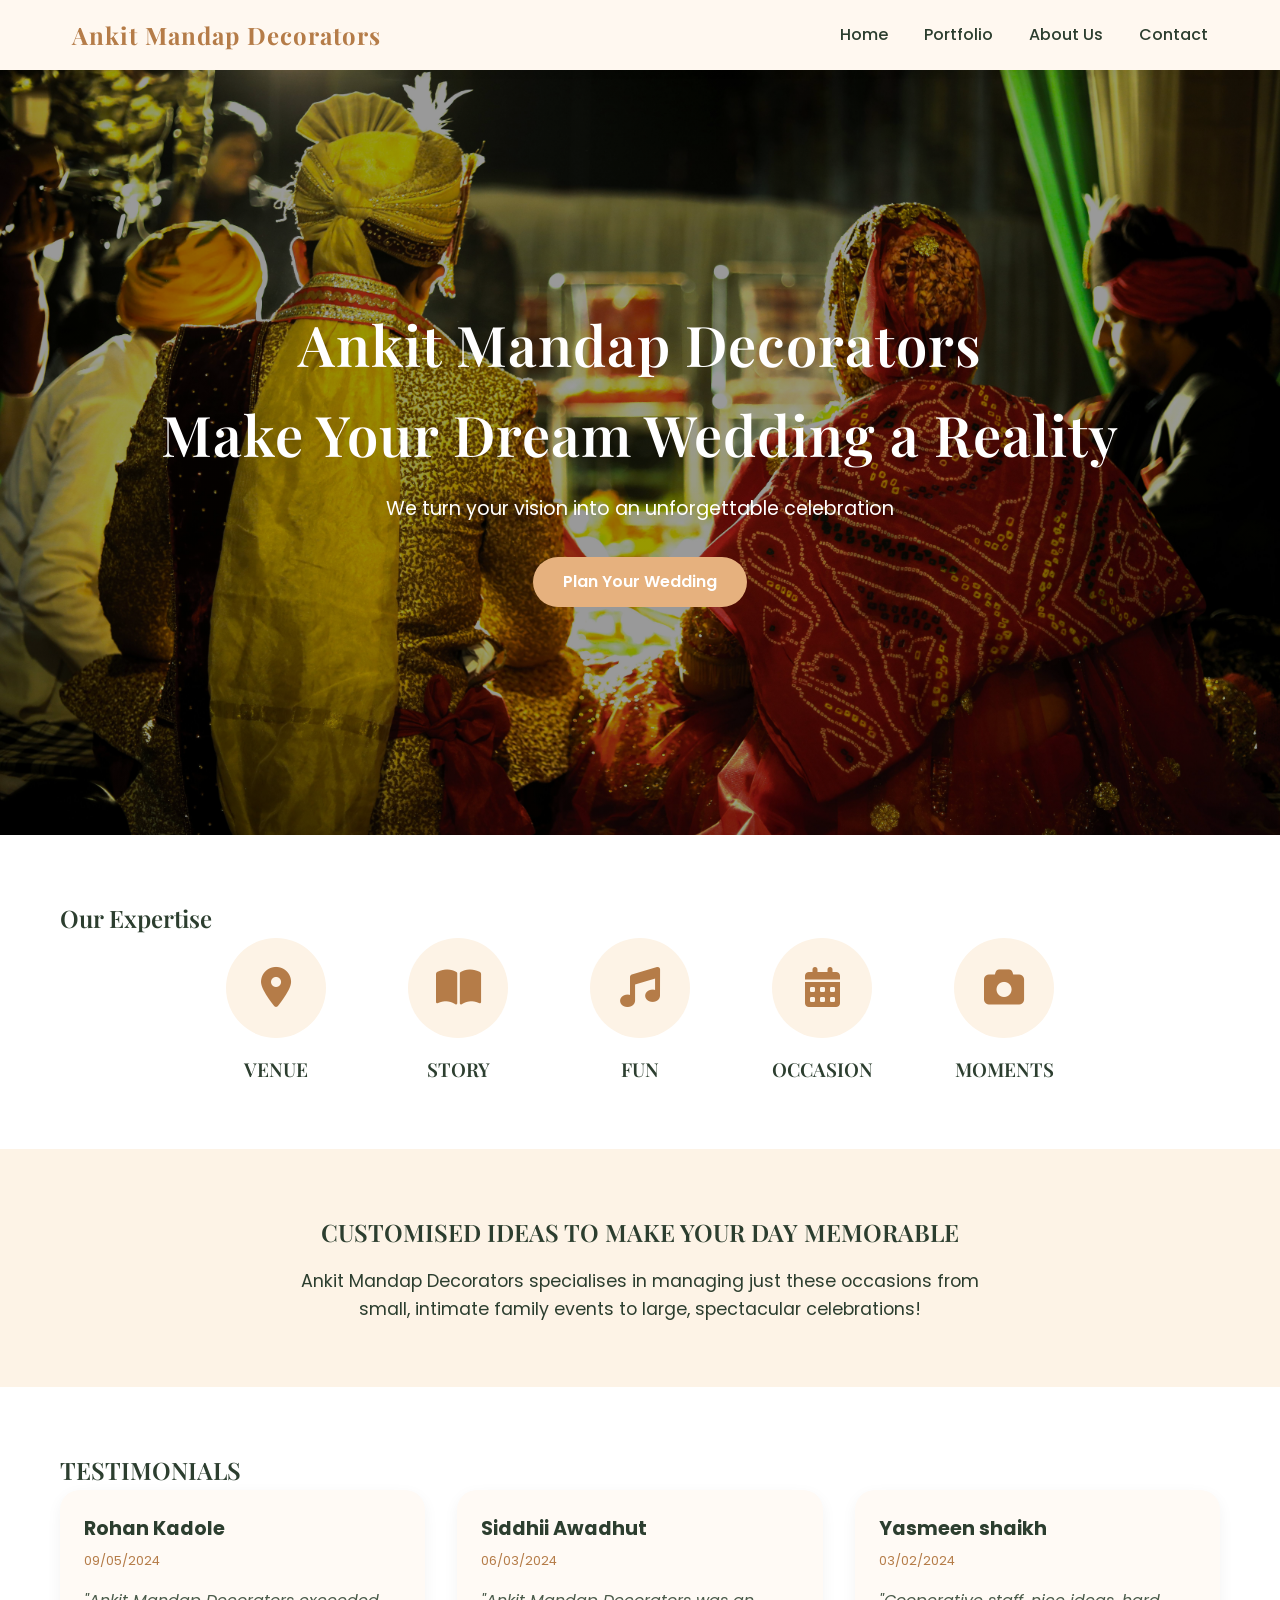
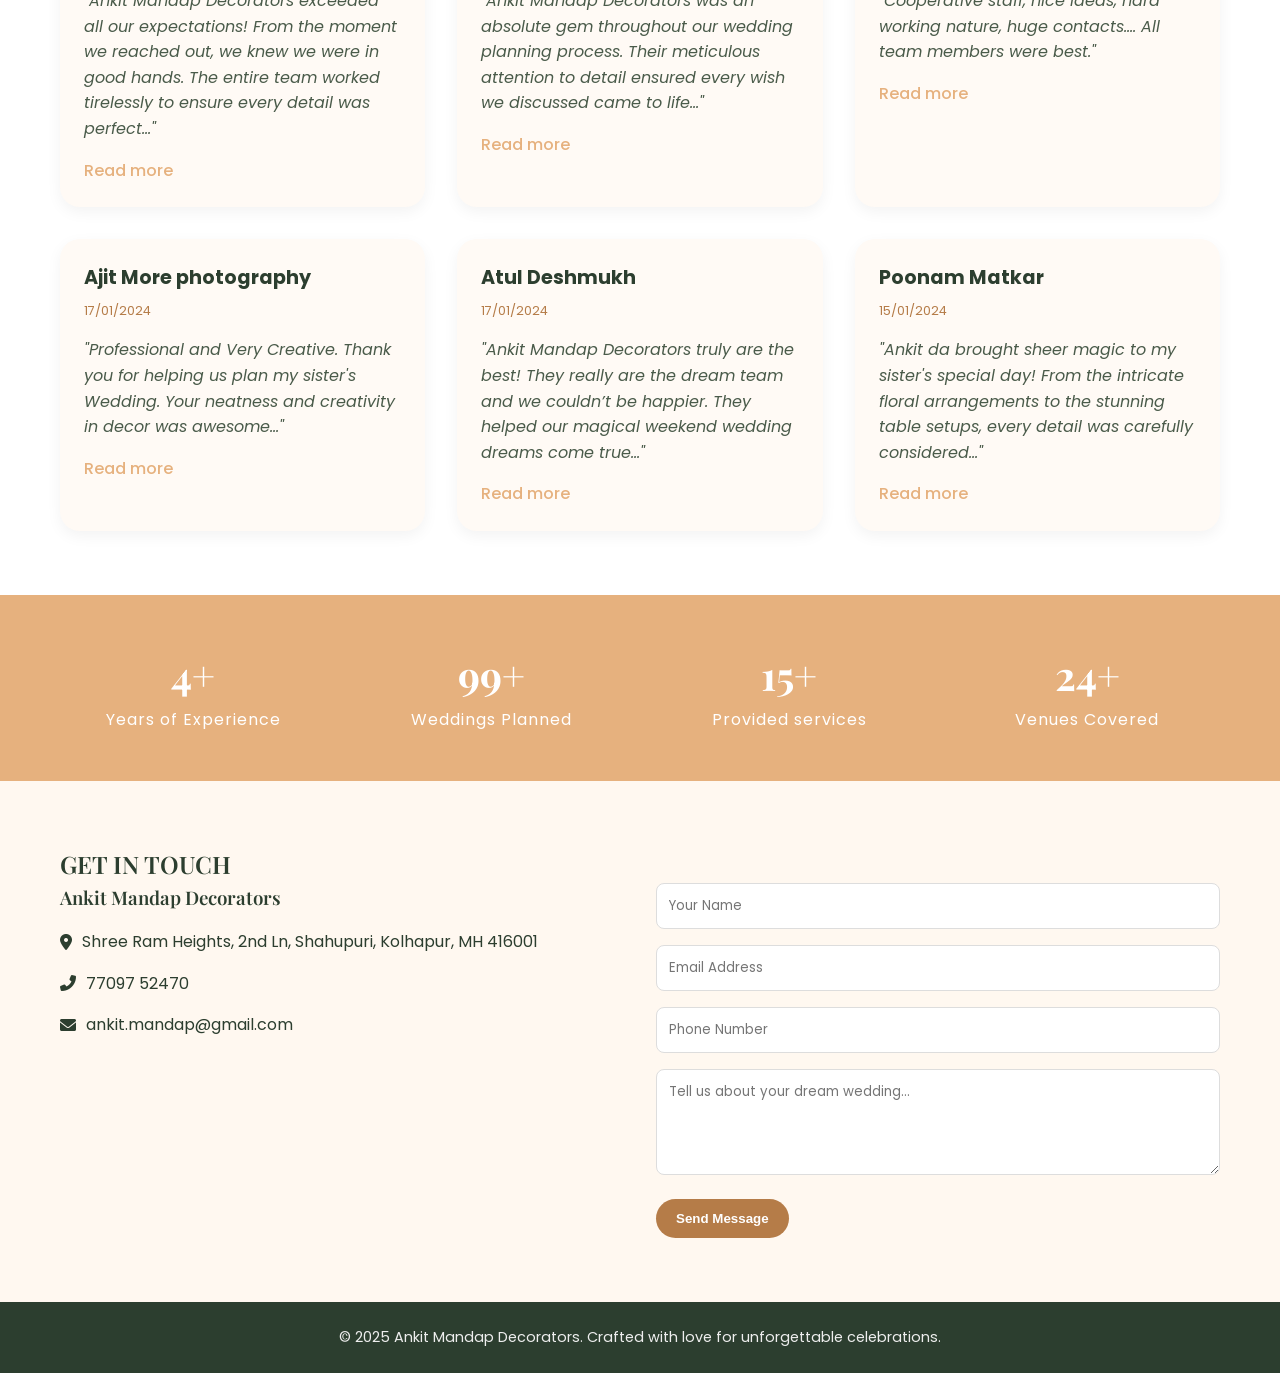
==== index.html @ 356655b7 "Initial commit" ====
<!DOCTYPE html>
<html lang="en">
<head>
    <meta charset="UTF-8">
    <meta name="viewport" content="width=device-width, initial-scale=1.0">
    <title>Ankit Mandap Decorators | Dream Wedding Decorators</title>
    <link rel="stylesheet" href="style.css">
    <link href="https://fonts.googleapis.com/css2?family=Playfair+Display:wght@400;600;700&family=Poppins:wght@300;400;500;600&display=swap" rel="stylesheet">
    <link rel="stylesheet" href="https://cdnjs.cloudflare.com/ajax/libs/font-awesome/6.0.0-beta3/css/all.min.css">
    <link rel="icon" href="assets/favicon.ico" type="image/x-icon">
</head>
<body>
    <header>
        <nav>
            <div class="logo">Ankit Mandap Decorators</div>
            <div class="menu-icon" id="menuIcon">
                <i class="fas fa-bars"></i>
            </div>
            <div class="nav-links" id="navLinks">
                <a href="index.html">Home</a>
                <a href="portfolio.html">Portfolio</a>
                <a href="about.html">About Us</a>
                <a href="contact.html">Contact</a>
            </div>
        </nav>
    </header>

    <section class="hero">
        <div class="hero-content">
            <h1>Ankit Mandap Decorators<br>Make Your Dream Wedding a Reality</h1>
            <p>We turn your vision into an unforgettable celebration</p>
            <a href="contact.html" class="btn">Plan Your Wedding</a>
        </div>
    </section>

    <section class="services" id="services">
        <div class="container">
            <h2>Our Expertise</h2>
            <div class="service-grid">
                <div class="service-card">
                    <div class="icon"><i class="fas fa-map-marker-alt"></i></div>
                    <h3>VENUE</h3>
                </div>
                <div class="service-card">
                    <div class="icon"><i class="fas fa-book-open"></i></div>
                    <h3>STORY</h3>
                </div>
                <div class="service-card">
                    <div class="icon"><i class="fas fa-music"></i></div>
                    <h3>FUN</h3>
                </div>
                <div class="service-card">
                    <div class="icon"><i class="fas fa-calendar-alt"></i></div>
                    <h3>OCCASION</h3>
                </div>
                <div class="service-card">
                    <div class="icon"><i class="fas fa-camera"></i></div>
                    <h3>MOMENTS</h3>
                </div>
            </div>
        </div>
    </section>

    <section class="ideas">
        <div class="container">
            <h2>CUSTOMISED IDEAS TO MAKE YOUR DAY MEMORABLE</h2>
            <p>Ankit Mandap Decorators specialises in managing just these occasions from small, intimate family events to large, spectacular celebrations!</p>
        </div>
    </section>

    <section class="testimonials" id="testimonials">
        <div class="container">
            <h2>TESTIMONIALS</h2>
            <div class="testimonial-grid">
                <div class="testimonial-card">
                    <h4>Rohan Kadole</h4>
                    <span class="date">09/05/2024</span>
                    <p>"Ankit Mandap Decorators exceeded all our expectations! From the moment we reached out, we knew we were in good hands. The entire team worked tirelessly to ensure every detail was perfect..."</p>
                    <a href="#" class="read-more">Read more</a>
                </div>
                <div class="testimonial-card">
                    <h4>Siddhii Awadhut</h4>
                    <span class="date">06/03/2024</span>
                    <p>"Ankit Mandap Decorators was an absolute gem throughout our wedding planning process. Their meticulous attention to detail ensured every wish we discussed came to life..."</p>
                    <a href="#" class="read-more">Read more</a>
                </div>
                <div class="testimonial-card">
                    <h4>Yasmeen shaikh</h4>
                    <span class="date">03/02/2024</span>
                    <p>"Cooperative staff, nice ideas, hard working nature, huge contacts.... All team members were best."</p>
                    <a href="#" class="read-more">Read more</a>
                </div>
                <div class="testimonial-card">
                    <h4>Ajit More photography</h4>
                    <span class="date">17/01/2024</span>
                    <p>"Professional and Very Creative. Thank you for helping us plan my sister's Wedding. Your neatness and creativity in decor was awesome..."</p>
                    <a href="#" class="read-more">Read more</a>
                </div>
                <div class="testimonial-card">
                    <h4>Atul Deshmukh</h4>
                    <span class="date">17/01/2024</span>
                    <p>"Ankit Mandap Decorators truly are the best! They really are the dream team and we couldn’t be happier. They helped our magical weekend wedding dreams come true..."</p>
                    <a href="#" class="read-more">Read more</a>
                </div>
                <div class="testimonial-card">
                    <h4>Poonam Matkar</h4>
                    <span class="date">15/01/2024</span>
                    <p>"Ankit da brought sheer magic to my sister's special day! From the intricate floral arrangements to the stunning table setups, every detail was carefully considered..."</p>
                    <a href="#" class="read-more">Read more</a>
                </div>
            </div>
        </div>
    </section>

    <section class="stats">
        <div class="container">
            <div class="stats-grid">
                <div class="stat-item">
                    <div class="stat-number" id="yearsExp">10+</div>
                    <div class="stat-label">Years of Experience</div>
                </div>
                <div class="stat-item">
                    <div class="stat-number" id="weddingsPlanned">250+</div>
                    <div class="stat-label">Weddings Planned</div>
                </div>
                <div class="stat-item">
                    <div class="stat-number" id="servicesProvided">30+</div>
                    <div class="stat-label">Provided services</div>
                </div>
                <div class="stat-item">
                    <div class="stat-number" id="venuesCovered">50+</div>
                    <div class="stat-label">Venues Covered</div>
                </div>
            </div>
        </div>
    </section>

    <section class="contact" id="contact">
        <div class="container">
            <h2>GET IN TOUCH</h2>
            <div class="contact-grid">
                <div class="contact-info">
                    <h3>Ankit Mandap Decorators</h3>
                    <p><i class="fas fa-map-marker-alt"></i> Shree Ram Heights, 2nd Ln, Shahupuri, Kolhapur, MH 416001</p>
                    <p><i class="fas fa-phone-alt"></i> 77097 52470</p>
                    <p><i class="fas fa-envelope"></i> ankit.mandap@gmail.com</p>
                </div>
                <div class="contact-form">
                    <form id="contactForm" action="https://formspree.io/f/mdawqjqw" method="POST">
                        <input type="text" name="name" placeholder="Your Name" required>
                        <input type="email" name="email" placeholder="Email Address" required>
                        <input type="tel" name="phone" placeholder="Phone Number">
                        <textarea name="message" rows="4" placeholder="Tell us about your dream wedding..."></textarea>
                        <button type="submit" class="btn">Send Message</button>
                    </form>
                </div>
            </div>
        </div>
    </section>

    <footer>
        <p>&copy; 2025 Ankit Mandap Decorators. Crafted with love for unforgettable celebrations.</p>
    </footer>

    <script src="script.js"></script>
</body>
</html>
---- style.css ----
/* style.css */
* {
    margin: 0;
    padding: 0;
    box-sizing: border-box;
}

body {
    font-family: 'Poppins', sans-serif;
    line-height: 1.6;
    color: #2c3e2f;
    background-color: #fef9f0;
    overflow-x: hidden;
}

h1, h2, h3 {
    font-family: 'Playfair Display', serif;
    font-weight: 600;
}

.container {
    max-width: 1200px;
    margin: 0 auto;
    padding: 0 20px;
}

/* ===== Header & Navigation ===== */
header {
    background: #fff8f0;
    box-shadow: 0 2px 10px rgba(0,0,0,0.05);
    position: sticky;
    top: 0;
    z-index: 100;
}
nav {
    display: flex;
    justify-content: space-between;
    align-items: center;
    padding: 1rem 2rem;
    max-width: 1200px;
    margin: 0 auto;
}
.logo {
    font-size: 1.5rem;
    font-weight: bold;
    font-family: 'Playfair Display', serif;
    color: #b57c48;
    letter-spacing: 1px;
}
.nav-links a {
    margin-left: 2rem;
    text-decoration: none;
    color: #2c3e2f;
    font-weight: 500;
    transition: color 0.3s ease;
}
.nav-links a:hover {
    color: #e6b17e;
}
.menu-icon {
    display: none;
    font-size: 1.8rem;
    cursor: pointer;
}

/* ===== Hero Section ===== */
.hero {
    background: linear-gradient(rgba(0,0,0,0.4), rgba(0,0,0,0.4)), url('assets/images/hero-bg.jpg') center/cover no-repeat;
    height: 85vh;
    display: flex;
    align-items: center;
    text-align: center;
    color: white;
}
.hero-content {
    width: 100%;
    animation: fadeInUp 1s ease-out;
}
.hero h1 {
    font-size: 3.5rem;
    margin-bottom: 1rem;
    letter-spacing: 1px;
}
.hero p {
    font-size: 1.2rem;
    margin-bottom: 2rem;
}
.btn {
    display: inline-block;
    background: #e6b17e;
    color: white;
    padding: 12px 30px;
    border-radius: 40px;
    text-decoration: none;
    font-weight: 600;
    transition: all 0.3s ease;
    border: none;
    cursor: pointer;
}
.btn:hover {
    background: #c97e3a;
    transform: translateY(-3px);
    box-shadow: 0 5px 15px rgba(0,0,0,0.2);
}

/* ===== Services Section ===== */
.services {
    padding: 4rem 0;
    background: #fff;
}
.service-grid {
    display: flex;
    flex-wrap: wrap;
    justify-content: center;
    gap: 2rem;
}
.service-card {
    text-align: center;
    flex: 1 1 150px;
    max-width: 150px;
    transition: transform 0.3s ease;
}
.service-card:hover {
    transform: translateY(-5px);
}
.service-card .icon {
    background: #fdf3e6;
    width: 100px;
    height: 100px;
    line-height: 100px;
    border-radius: 50%;
    margin: 0 auto 1rem;
    font-size: 2.5rem;
    color: #b57c48;
    transition: all 0.3s ease;
}
.service-card:hover .icon {
    background: #e6b17e;
    color: white;
    transform: scale(1.05);
}
.service-card h3 {
    font-size: 1.2rem;
    font-weight: 600;
}

/* ===== Ideas Section ===== */
.ideas {
    background: #fdf3e6;
    padding: 4rem 0;
    text-align: center;
}
.ideas h2 {
    margin-bottom: 1rem;
}
.ideas p {
    max-width: 700px;
    margin: 0 auto;
    font-size: 1.1rem;
}

/* ===== Testimonials ===== */
.testimonials {
    padding: 4rem 0;
    background: #fff;
}
.testimonial-grid {
    display: grid;
    grid-template-columns: repeat(auto-fit, minmax(320px, 1fr));
    gap: 2rem;
}
.testimonial-card {
    background: #fffaf5;
    padding: 1.5rem;
    border-radius: 20px;
    box-shadow: 0 5px 15px rgba(0,0,0,0.05);
    transition: all 0.3s ease;
}
.testimonial-card:hover {
    transform: translateY(-5px);
    box-shadow: 0 10px 25px rgba(0,0,0,0.1);
}
.testimonial-card h4 {
    font-size: 1.2rem;
    margin-bottom: 0.2rem;
}
.testimonial-card .date {
    color: #b57c48;
    font-size: 0.8rem;
    margin-bottom: 1rem;
    display: inline-block;
}
.testimonial-card p {
    font-style: italic;
    margin-bottom: 1rem;
    color: #4a5b4a;
}
.read-more {
    color: #e6b17e;
    text-decoration: none;
    font-weight: 500;
    cursor: pointer;
    transition: color 0.3s;
}
.read-more:hover {
    color: #b57c48;
}

/* ===== Stats Section ===== */
.stats {
    background: #e6b17e;
    color: white;
    padding: 3rem 0;
    text-align: center;
}
.stats-grid {
    display: flex;
    flex-wrap: wrap;
    justify-content: space-around;
    gap: 2rem;
}
.stat-item {
    flex: 1;
    min-width: 150px;
}
.stat-number {
    font-size: 2.5rem;
    font-weight: 700;
    font-family: 'Playfair Display', serif;
}
.stat-label {
    font-size: 1rem;
    letter-spacing: 1px;
}

/* ===== Contact Section (homepage) ===== */
.contact {
    padding: 4rem 0;
    background: #fff8f0;
}
.contact-grid {
    display: flex;
    flex-wrap: wrap;
    gap: 2rem;
    justify-content: space-between;
}
.contact-info {
    flex: 1;
    min-width: 250px;
}
.contact-info p {
    margin: 1rem 0;
    display: flex;
    align-items: center;
    gap: 10px;
}
.contact-form {
    flex: 1;
    min-width: 250px;
}
.contact-form input, .contact-form textarea {
    width: 100%;
    padding: 12px;
    margin-bottom: 1rem;
    border: 1px solid #ddd;
    border-radius: 8px;
    font-family: inherit;
    transition: border-color 0.3s;
}
.contact-form input:focus, .contact-form textarea:focus {
    outline: none;
    border-color: #e6b17e;
}
.contact-form button {
    background: #b57c48;
    color: white;
    border: none;
    padding: 12px 20px;
    border-radius: 40px;
    cursor: pointer;
    font-weight: 600;
    transition: background 0.3s;
}
.contact-form button:hover {
    background: #c97e3a;
}

/* ===== Footer ===== */
footer {
    background: #2c3e2f;
    color: #eee;
    text-align: center;
    padding: 1.5rem;
    font-size: 0.9rem;
}

/* ===== About Page Specific Styles ===== */
.page-hero {
    background: linear-gradient(rgba(0,0,0,0.5), rgba(0,0,0,0.5)), url('assets/images/about-hero.jpg') center/cover no-repeat;
    height: 40vh;
    display: flex;
    align-items: center;
    justify-content: center;
    text-align: center;
    color: white;
}
.page-hero h1 {
    font-size: 3rem;
}
.about-intro, .why-choose, .offerings, .policies, .other-info {
    padding: 3rem 0;
    border-bottom: 1px solid #eee;
}
.about-intro h2, .why-choose h2, .offerings h2, .policies h2, .other-info h2 {
    margin-bottom: 1.5rem;
}
.offerings-grid {
    display: flex;
    flex-wrap: wrap;
    gap: 1rem;
    justify-content: center;
}
.offerings-grid span {
    background: #fdf3e6;
    padding: 0.5rem 1rem;
    border-radius: 30px;
    font-weight: 500;
}
.policies ul {
    list-style: none;
}
.policies li {
    margin-bottom: 0.5rem;
    position: relative;
    padding-left: 1.5rem;
}
.policies li::before {
    content: "•";
    color: #e6b17e;
    font-weight: bold;
    position: absolute;
    left: 0;
}

/* ===== Portfolio Page Styles ===== */
.portfolio-section {
    padding: 4rem 0;
}
.tab-buttons {
    text-align: center;
    margin-bottom: 2rem;
}
.tab-btn {
    background: none;
    border: none;
    font-size: 1.2rem;
    margin: 0 1rem;
    padding: 0.5rem 1rem;
    cursor: pointer;
    border-bottom: 2px solid transparent;
    transition: all 0.3s;
}
.tab-btn.active {
    border-bottom-color: #e6b17e;
    color: #e6b17e;
}
.tab-content {
    display: none;
    animation: fadeIn 0.5s ease;
}
.tab-content.active {
    display: block;
}
.photo-gallery, .video-grid {
    display: grid;
    grid-template-columns: repeat(auto-fill, minmax(280px, 1fr));
    gap: 1.5rem;
}
.photo-gallery img {
    width: 100%;
    height: 250px;
    object-fit: cover;
    border-radius: 10px;
    transition: transform 0.3s ease, box-shadow 0.3s;
    cursor: pointer;
}
.photo-gallery img:hover {
    transform: scale(1.03);
    box-shadow: 0 10px 20px rgba(0,0,0,0.2);
}
video {
    width: 100%;
    border-radius: 10px;
    outline: none;
}

/* ===== Contact Page Specific ===== */
.contact-page {
    padding: 4rem 0;
}
.contact-page h1 {
    text-align: center;
    margin-bottom: 2rem;
}
.contact-details {
    background: #fffaf5;
    padding: 2rem;
    border-radius: 20px;
}
.contact-details h2 {
    margin-top: 1rem;
    margin-bottom: 0.5rem;
}
.contact-details p, .contact-details address {
    margin-bottom: 0.5rem;
    font-style: normal;
}
.map {
    margin-top: 2rem;
    border-radius: 10px;
    overflow: hidden;
}

/* ===== Animations ===== */
@keyframes fadeInUp {
    from {
        opacity: 0;
        transform: translateY(30px);
    }
    to {
        opacity: 1;
        transform: translateY(0);
    }
}
@keyframes fadeIn {
    from { opacity: 0; }
    to { opacity: 1; }
}

/* ===== Responsive Design ===== */
@media (max-width: 768px) {
    nav {
        flex-wrap: wrap;
    }
    .nav-links {
        display: none;
        width: 100%;
        flex-direction: column;
        text-align: center;
        padding: 1rem 0;
    }
    .nav-links.active {
        display: flex;
    }
    .nav-links a {
        margin: 0.5rem 0;
    }
    .menu-icon {
        display: block;
    }
    .hero h1 {
        font-size: 2.2rem;
    }
    h2 {
        font-size: 1.8rem;
    }
    .service-card {
        flex: 1 1 100px;
    }
    .testimonial-grid {
        grid-template-columns: 1fr;
    }
    .contact-grid {
        flex-direction: column;
    }
    .page-hero h1 {
        font-size: 2rem;
    }
    .offerings-grid {
        gap: 0.8rem;
    }
}
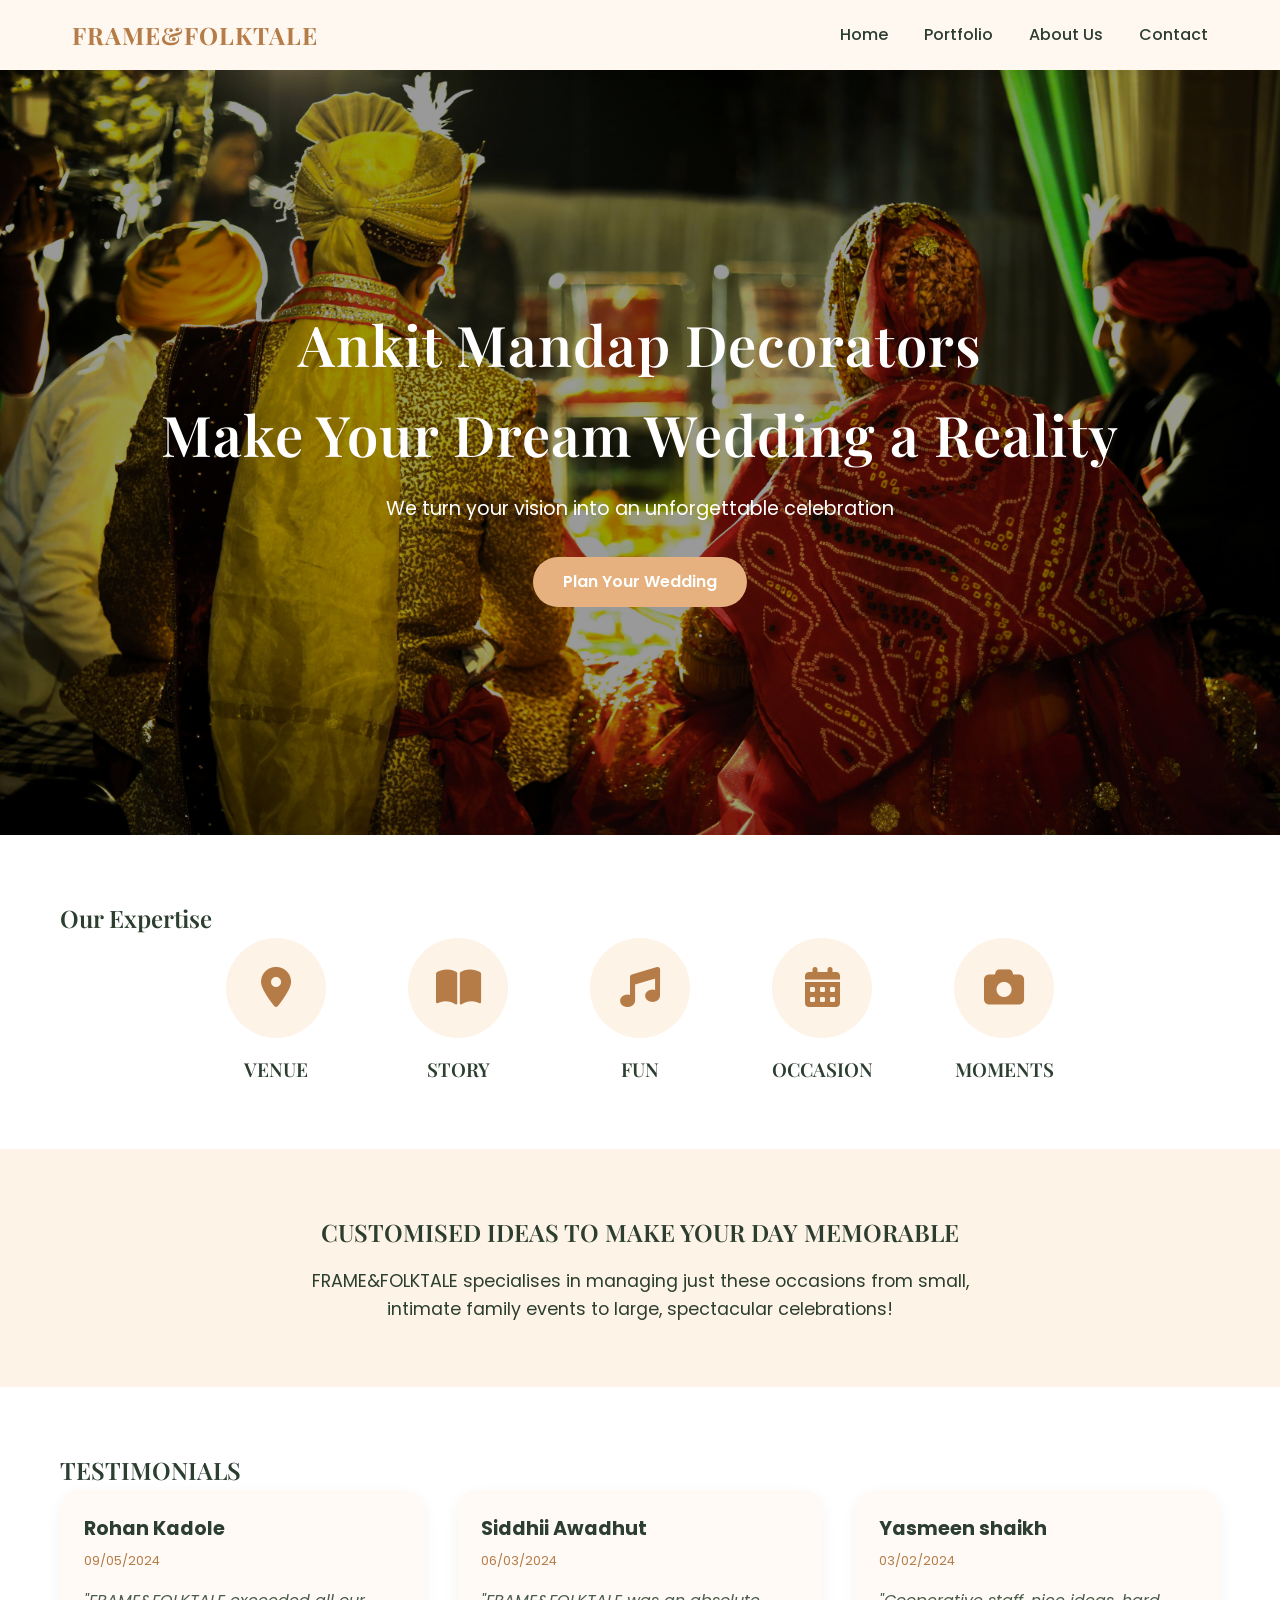
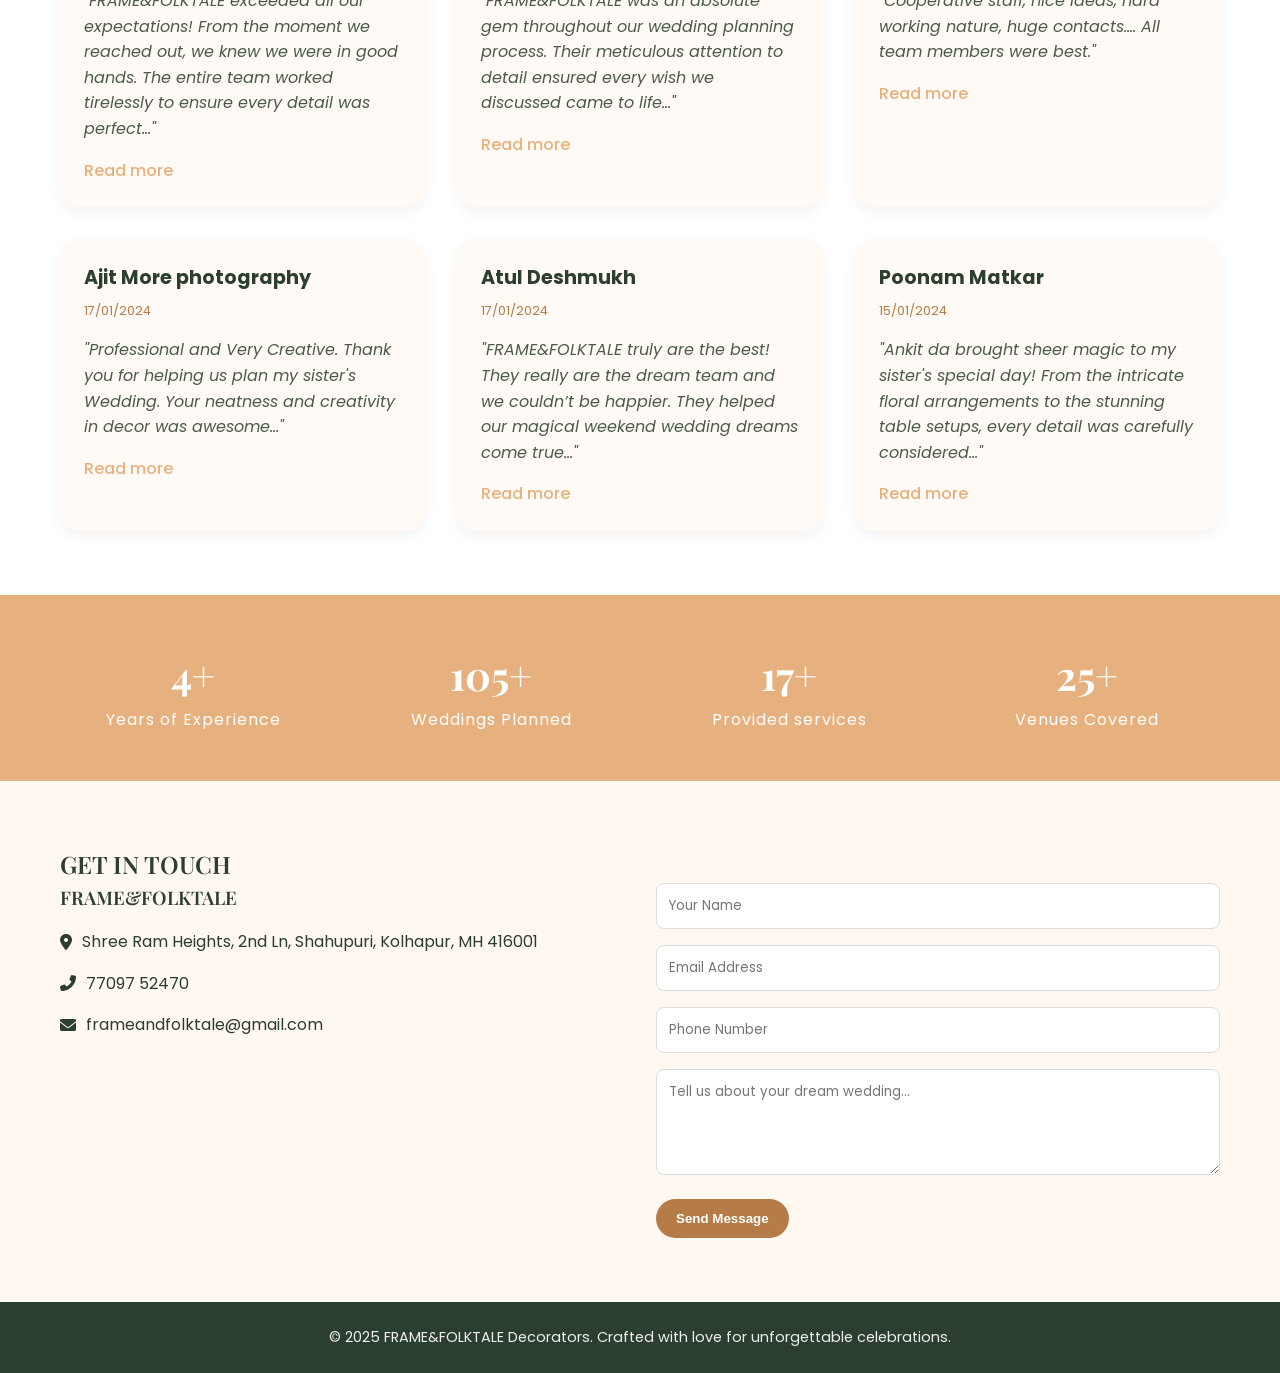
==== commit 07ad1a8d: "Rebrand to FRAME&FOLKTALE and resolve merge conflicts and added images" ====
--- a/index.html
+++ b/index.html
@@ -3,7 +3,7 @@
 <head>
     <meta charset="UTF-8">
     <meta name="viewport" content="width=device-width, initial-scale=1.0">
-    <title>Ankit Mandap Decorators | Dream Wedding Decorators</title>
+    <title>FRAME&FOLKTALE | Dream Wedding Decorators</title>
     <link rel="stylesheet" href="style.css">
     <link href="https://fonts.googleapis.com/css2?family=Playfair+Display:wght@400;600;700&family=Poppins:wght@300;400;500;600&display=swap" rel="stylesheet">
     <link rel="stylesheet" href="https://cdnjs.cloudflare.com/ajax/libs/font-awesome/6.0.0-beta3/css/all.min.css">
@@ -12,7 +12,7 @@
 <body>
     <header>
         <nav>
-            <div class="logo">Ankit Mandap Decorators</div>
+            <div class="logo">FRAME&FOLKTALE</div>
             <div class="menu-icon" id="menuIcon">
                 <i class="fas fa-bars"></i>
             </div>
@@ -64,7 +64,7 @@
     <section class="ideas">
         <div class="container">
             <h2>CUSTOMISED IDEAS TO MAKE YOUR DAY MEMORABLE</h2>
-            <p>Ankit Mandap Decorators specialises in managing just these occasions from small, intimate family events to large, spectacular celebrations!</p>
+            <p>FRAME&FOLKTALE specialises in managing just these occasions from small, intimate family events to large, spectacular celebrations!</p>
         </div>
     </section>
 
@@ -75,13 +75,13 @@
                 <div class="testimonial-card">
                     <h4>Rohan Kadole</h4>
                     <span class="date">09/05/2024</span>
-                    <p>"Ankit Mandap Decorators exceeded all our expectations! From the moment we reached out, we knew we were in good hands. The entire team worked tirelessly to ensure every detail was perfect..."</p>
+                    <p>"FRAME&FOLKTALE exceeded all our expectations! From the moment we reached out, we knew we were in good hands. The entire team worked tirelessly to ensure every detail was perfect..."</p>
                     <a href="#" class="read-more">Read more</a>
                 </div>
                 <div class="testimonial-card">
                     <h4>Siddhii Awadhut</h4>
                     <span class="date">06/03/2024</span>
-                    <p>"Ankit Mandap Decorators was an absolute gem throughout our wedding planning process. Their meticulous attention to detail ensured every wish we discussed came to life..."</p>
+                    <p>"FRAME&FOLKTALE was an absolute gem throughout our wedding planning process. Their meticulous attention to detail ensured every wish we discussed came to life..."</p>
                     <a href="#" class="read-more">Read more</a>
                 </div>
                 <div class="testimonial-card">
@@ -99,7 +99,7 @@
                 <div class="testimonial-card">
                     <h4>Atul Deshmukh</h4>
                     <span class="date">17/01/2024</span>
-                    <p>"Ankit Mandap Decorators truly are the best! They really are the dream team and we couldn’t be happier. They helped our magical weekend wedding dreams come true..."</p>
+                    <p>"FRAME&FOLKTALE truly are the best! They really are the dream team and we couldn’t be happier. They helped our magical weekend wedding dreams come true..."</p>
                     <a href="#" class="read-more">Read more</a>
                 </div>
                 <div class="testimonial-card">
@@ -140,13 +140,13 @@
             <h2>GET IN TOUCH</h2>
             <div class="contact-grid">
                 <div class="contact-info">
-                    <h3>Ankit Mandap Decorators</h3>
+                    <h3>FRAME&FOLKTALE</h3>
                     <p><i class="fas fa-map-marker-alt"></i> Shree Ram Heights, 2nd Ln, Shahupuri, Kolhapur, MH 416001</p>
                     <p><i class="fas fa-phone-alt"></i> 77097 52470</p>
-                    <p><i class="fas fa-envelope"></i> ankit.mandap@gmail.com</p>
+                    <p><i class="fas fa-envelope"></i> frameandfolktale@gmail.com</p>
                 </div>
                 <div class="contact-form">
-                    <form id="contactForm" action="https://formspree.io/f/mdawqjqw" method="POST">
+                    <form id="contactForm" action="https://formspree.io/f/YOUR_FORM_ID" method="POST">
                         <input type="text" name="name" placeholder="Your Name" required>
                         <input type="email" name="email" placeholder="Email Address" required>
                         <input type="tel" name="phone" placeholder="Phone Number">
@@ -159,7 +159,7 @@
     </section>
 
     <footer>
-        <p>&copy; 2025 Ankit Mandap Decorators. Crafted with love for unforgettable celebrations.</p>
+        <p>&copy; 2025 FRAME&FOLKTALE Decorators. Crafted with love for unforgettable celebrations.</p>
     </footer>
 
     <script src="script.js"></script>
--- a/style.css
+++ b/style.css
@@ -296,8 +296,8 @@
 
 /* ===== About Page Specific Styles ===== */
 .page-hero {
-    background: linear-gradient(rgba(0,0,0,0.5), rgba(0,0,0,0.5)), url('assets/images/about-hero.jpg') center/cover no-repeat;
-    height: 40vh;
+    background: linear-gradient(rgba(0,0,0,0.5), rgba(0,0,0,0.5)), url('assets/images/gallery21.jpeg') center/cover no-repeat;
+    height: 85vh;
     display: flex;
     align-items: center;
     justify-content: center;
